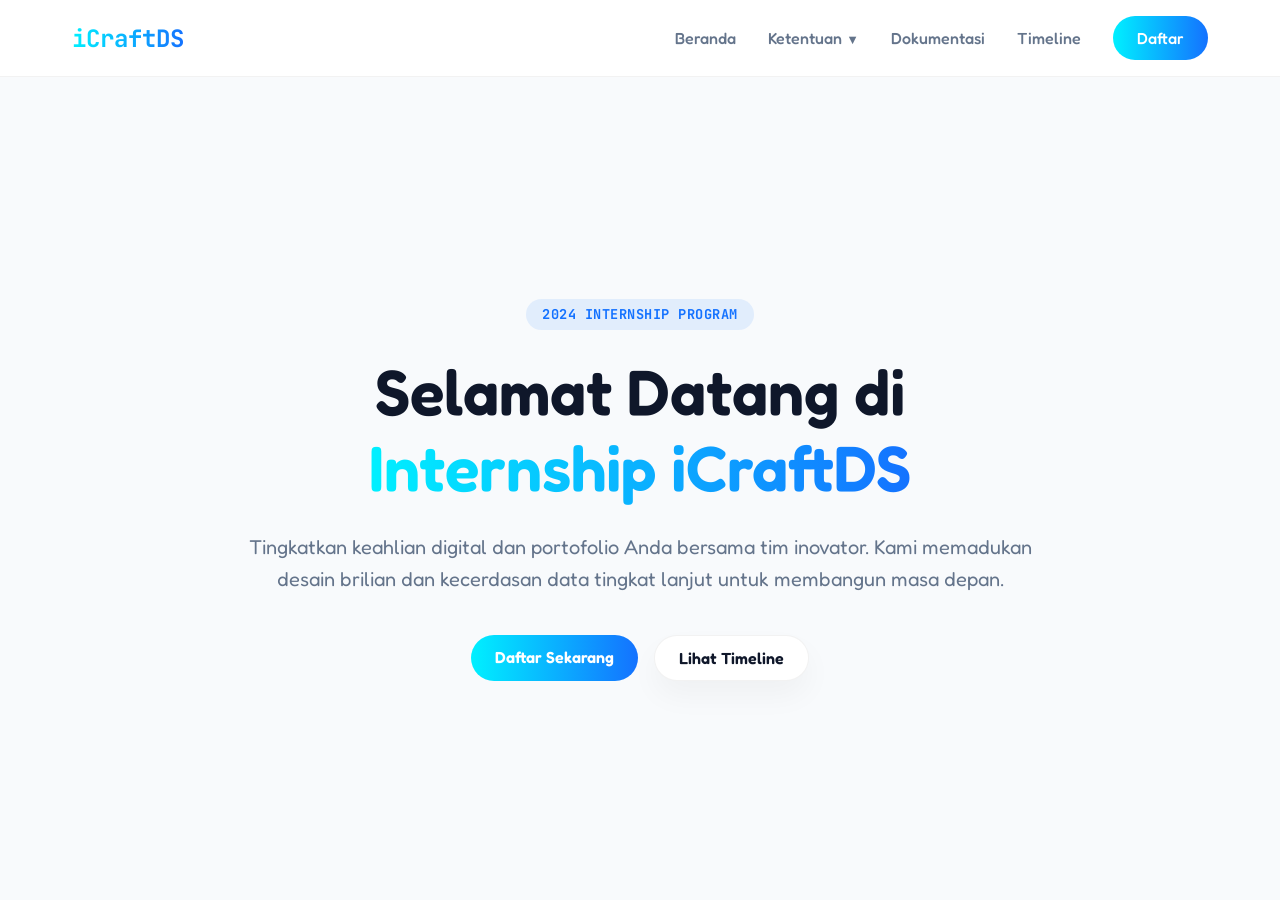
==== index.html @ a48b0de8 "first push" ====
<!DOCTYPE html>
<html lang="id">
<head>
    <meta charset="UTF-8">
    <meta name="viewport" content="width=device-width, initial-scale=1.0">
    <title>Internship iCraftDS</title>
    <link rel="stylesheet" href="style.css">
</head>
<body>
    
    <!-- Navbar -->
    <header class="site-header">
        <div class="container nav-container">
            <a href="index.html" class="brand font-mono gradient-text">iCraftDS</a>
            <ul class="nav-links">
                <li><a href="index.html">Beranda</a></li>
                <li class="dropdown">
                    <a href="#ketentuan">Ketentuan <span style="font-size: 0.8em;">▼</span></a>
                    <ul class="dropdown-menu">
                        <li><a href="portfolio.html">Contoh Portofolio</a></li>
                    </ul>
                </li>
                <li><a href="dokumentasi.html">Dokumentasi</a></li>
                <li><a href="timeline.html">Timeline</a></li>
                <li><a href="internship.html" class="btn-primary">Daftar</a></li>
            </ul>
        </div>
    </header>

    <!-- Hero Section -->
    <main class="hero">
        <div class="container">
            <div class="hero-content">
                <span class="badge fade-in-up font-mono" style="animation-delay: 0.1s;">2024 Internship Program</span>
                <h1 class="hero-title fade-in-up" style="animation-delay: 0.3s;">
                    Selamat Datang di <br>
                    <span class="gradient-text">Internship iCraftDS</span>
                </h1>
                <p class="hero-subtitle fade-in-up" style="animation-delay: 0.5s;">
                    Tingkatkan keahlian digital dan portofolio Anda bersama tim inovator. Kami memadukan desain brilian dan kecerdasan data tingkat lanjut untuk membangun masa depan.
                </p>
                <div class="hero-actions fade-in-up" style="animation-delay: 0.7s;">
                    <a href="internship.html" class="btn-primary">Daftar Sekarang</a>
                    <a href="timeline.html" class="btn-secondary">Lihat Timeline</a>
                </div>
            </div>
        </div>
    </main>

</body>
</html>
---- style.css ----
@import url('https://fonts.googleapis.com/css2?family=Fredoka:wght@400;500;600;700&family=JetBrains+Mono:wght@400;700&display=swap');

:root {
  --bg-color: #f8fafc;
  --bg-white: #ffffff;
  --text-primary: #0f172a;
  --text-secondary: #64748b;
  --primary-start: #00f0ff;
  --primary-end: #1472FF;
  
  --border-light: rgba(0, 0, 0, 0.05);
  --shadow-soft: 0 15px 30px rgba(0, 0, 0, 0.04);
  --shadow-hover: 0 20px 40px rgba(0, 0, 0, 0.08);
}

* {
  margin: 0;
  padding: 0;
  box-sizing: border-box;
}

body {
  font-family: 'Fredoka', sans-serif;
  background-color: var(--bg-color);
  color: var(--text-primary);
  min-height: 100vh;
  display: flex;
  flex-direction: column;
}

/* Typography */
h1, h2, h3, h4, h5, h6 {
  font-weight: 600;
  color: var(--text-primary);
}

.font-mono {
  font-family: 'JetBrains Mono', monospace;
}

.gradient-text {
  background: linear-gradient(to right, var(--primary-start), var(--primary-end));
  -webkit-background-clip: text;
  -webkit-text-fill-color: transparent;
  display: inline-block;
}

/* Reusable Components */
.container {
  max-width: 1200px;
  margin: 0 auto;
  padding: 0 2rem;
  width: 100%;
}

.glass-card {
  background: var(--bg-white);
  border: 1px solid var(--border-light);
  border-radius: 24px;
  box-shadow: var(--shadow-soft);
  transition: box-shadow 0.3s ease, transform 0.3s ease;
}

.glass-card:hover {
  box-shadow: var(--shadow-hover);
}

/* Button */
.btn-primary {
  background: linear-gradient(to right, var(--primary-start), var(--primary-end));
  color: #fff !important;
  padding: 0.75rem 1.5rem;
  border-radius: 50px;
  text-decoration: none;
  font-weight: 600;
  font-family: 'Fredoka', sans-serif;
  border: none;
  cursor: pointer;
  transition: transform 0.3s ease, box-shadow 0.3s ease;
  display: inline-block;
}

.btn-primary:hover {
  transform: translateY(-2px);
  box-shadow: 0 10px 20px rgba(20, 114, 255, 0.2);
}

/* Navbar */
.site-header {
  position: fixed;
  top: 0;
  left: 0;
  width: 100%;
  z-index: 100;
  padding: 1rem 0;
  background: rgba(255, 255, 255, 0.9);
  backdrop-filter: blur(10px);
  border-bottom: 1px solid var(--border-light);
}

.nav-container {
  display: flex;
  justify-content: space-between;
  align-items: center;
}

.brand {
  font-size: 1.5rem;
  font-weight: 700;
  text-decoration: none;
  color: var(--text-primary);
}

.nav-links {
  display: flex;
  align-items: center;
  gap: 2rem;
  list-style: none;
}

.nav-links a {
  text-decoration: none;
  color: var(--text-secondary);
  font-weight: 500;
  transition: color 0.3s ease;
}

.nav-links a:hover {
  color: var(--primary-end);
}

/* Dropdown specific */
.dropdown {
  position: relative;
}

.dropdown-menu {
  position: absolute;
  top: 100%;
  left: 50%;
  transform: translateX(-50%) translateY(10px);
  background: var(--bg-white);
  border: 1px solid var(--border-light);
  box-shadow: var(--shadow-soft);
  border-radius: 12px;
  padding: 0.5rem;
  opacity: 0;
  visibility: hidden;
  transition: all 0.3s ease;
  min-width: 200px;
  list-style: none;
}

.dropdown:hover .dropdown-menu {
  opacity: 1;
  visibility: visible;
  transform: translateX(-50%) translateY(0);
}

.dropdown-menu li a {
  display: block;
  padding: 0.75rem 1rem;
  border-radius: 8px;
  color: var(--text-primary);
}

.dropdown-menu li a:hover {
  background: var(--bg-color);
  color: var(--primary-end);
}

/* Hero Section */
.hero {
  flex: 1;
  display: flex;
  align-items: center;
  justify-content: center;
  min-height: 100vh;
  padding-top: 80px; /* Offset for navbar */
  text-align: center;
}

.hero-content {
  max-width: 800px;
  margin: auto;
}

.badge {
  display: inline-block;
  padding: 0.4rem 1rem;
  background: rgba(20, 114, 255, 0.1);
  color: var(--primary-end);
  border-radius: 50px;
  font-size: 0.85rem;
  font-weight: 700;
  margin-bottom: 1.5rem;
  text-transform: uppercase;
  letter-spacing: 0.5px;
}

.hero-title {
  font-size: 4rem;
  line-height: 1.2;
  margin-bottom: 1.5rem;
  color: var(--text-primary);
}

.hero-subtitle {
  font-size: 1.25rem;
  color: var(--text-secondary);
  margin-bottom: 2.5rem;
  line-height: 1.6;
}

.hero-actions {
  display: flex;
  gap: 1rem;
  justify-content: center;
}

.btn-secondary {
  background: var(--bg-white);
  color: var(--text-primary);
  padding: 0.75rem 1.5rem;
  border-radius: 50px;
  text-decoration: none;
  font-weight: 600;
  border: 1px solid var(--border-light);
  transition: all 0.3s ease;
  box-shadow: var(--shadow-soft);
}

.btn-secondary:hover {
  background: var(--bg-color);
  border-color: var(--primary-start);
}

/* Animations */
.fade-in-up {
  opacity: 0;
  transform: translateY(20px);
  animation: fadeInUp 0.8s forwards cubic-bezier(0.2, 0.8, 0.2, 1);
}

@keyframes fadeInUp {
  to {
    opacity: 1;
    transform: translateY(0);
  }
}
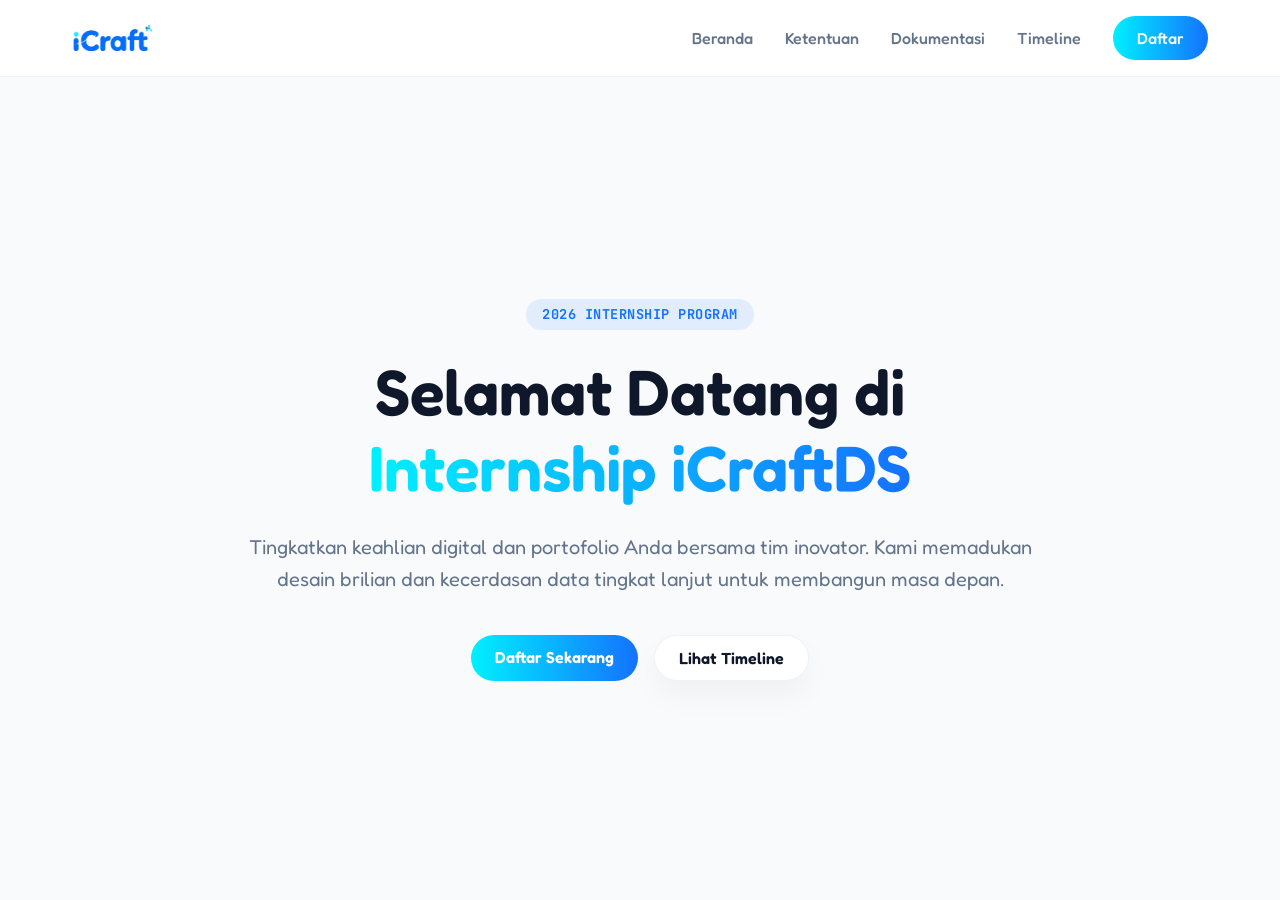
==== commit f2658881: "ketentuan dan portofolio pages" ====
--- a/index.html
+++ b/index.html
@@ -1,25 +1,24 @@
 <!DOCTYPE html>
 <html lang="id">
+
 <head>
     <meta charset="UTF-8">
     <meta name="viewport" content="width=device-width, initial-scale=1.0">
     <title>Internship iCraftDS</title>
     <link rel="stylesheet" href="style.css">
 </head>
+
 <body>
-    
+
     <!-- Navbar -->
     <header class="site-header">
         <div class="container nav-container">
-            <a href="index.html" class="brand font-mono gradient-text">iCraftDS</a>
+            <a href="index.html" class="brand">
+                <img src="icLogo.png" alt="iCraftDS Logo" style="height: 26px; width: auto; display: block;">
+            </a>
             <ul class="nav-links">
                 <li><a href="index.html">Beranda</a></li>
-                <li class="dropdown">
-                    <a href="#ketentuan">Ketentuan <span style="font-size: 0.8em;">▼</span></a>
-                    <ul class="dropdown-menu">
-                        <li><a href="portfolio.html">Contoh Portofolio</a></li>
-                    </ul>
-                </li>
+                <li><a href="ketentuan.html">Ketentuan</a></li>
                 <li><a href="dokumentasi.html">Dokumentasi</a></li>
                 <li><a href="timeline.html">Timeline</a></li>
                 <li><a href="internship.html" class="btn-primary">Daftar</a></li>
@@ -31,13 +30,14 @@
     <main class="hero">
         <div class="container">
             <div class="hero-content">
-                <span class="badge fade-in-up font-mono" style="animation-delay: 0.1s;">2024 Internship Program</span>
+                <span class="badge fade-in-up font-mono" style="animation-delay: 0.1s;">2026 Internship Program</span>
                 <h1 class="hero-title fade-in-up" style="animation-delay: 0.3s;">
                     Selamat Datang di <br>
                     <span class="gradient-text">Internship iCraftDS</span>
                 </h1>
                 <p class="hero-subtitle fade-in-up" style="animation-delay: 0.5s;">
-                    Tingkatkan keahlian digital dan portofolio Anda bersama tim inovator. Kami memadukan desain brilian dan kecerdasan data tingkat lanjut untuk membangun masa depan.
+                    Tingkatkan keahlian digital dan portofolio Anda bersama tim inovator. Kami memadukan desain brilian
+                    dan kecerdasan data tingkat lanjut untuk membangun masa depan.
                 </p>
                 <div class="hero-actions fade-in-up" style="animation-delay: 0.7s;">
                     <a href="internship.html" class="btn-primary">Daftar Sekarang</a>
@@ -48,4 +48,5 @@
     </main>
 
 </body>
-</html>
+
+</html>
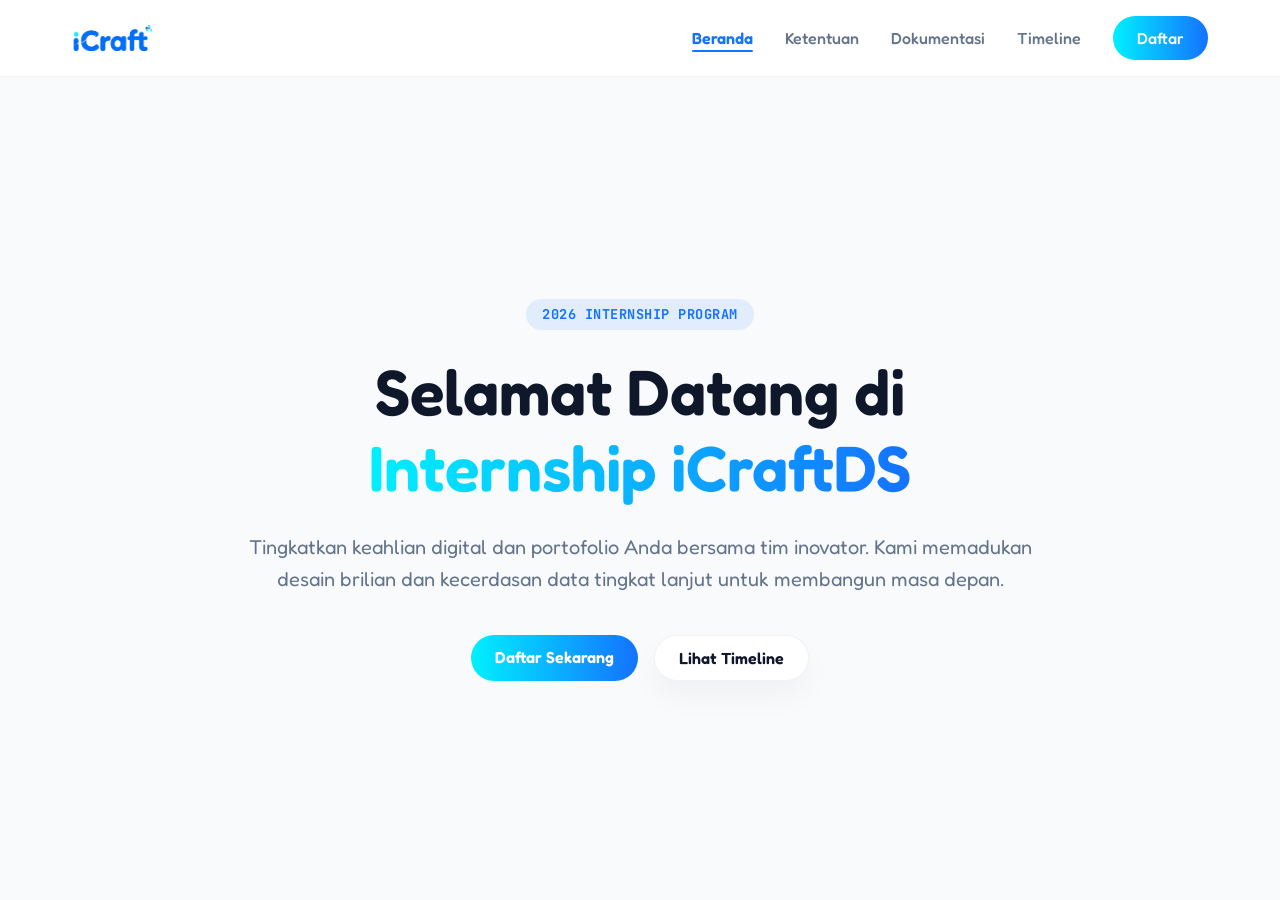
==== commit a03f53da: "perbaikan navbar" ====
--- a/index.html
+++ b/index.html
@@ -16,12 +16,19 @@
             <a href="index.html" class="brand">
                 <img src="icLogo.png" alt="iCraftDS Logo" style="height: 26px; width: auto; display: block;">
             </a>
+            
+            <div class="menu-toggle" id="mobile-menu">
+                <span class="bar"></span>
+                <span class="bar"></span>
+                <span class="bar"></span>
+            </div>
+            
             <ul class="nav-links">
                 <li><a href="index.html">Beranda</a></li>
                 <li><a href="ketentuan.html">Ketentuan</a></li>
-                <li><a href="dokumentasi.html">Dokumentasi</a></li>
+                <li><a href="comingsoon.html?page=Dokumentasi">Dokumentasi</a></li>
                 <li><a href="timeline.html">Timeline</a></li>
-                <li><a href="internship.html" class="btn-primary">Daftar</a></li>
+                <li><a href="comingsoon.html?page=Pendaftaran" class="btn-primary">Daftar</a></li>
             </ul>
         </div>
     </header>
@@ -40,13 +47,15 @@
                     dan kecerdasan data tingkat lanjut untuk membangun masa depan.
                 </p>
                 <div class="hero-actions fade-in-up" style="animation-delay: 0.7s;">
-                    <a href="internship.html" class="btn-primary">Daftar Sekarang</a>
+                    <a href="comingsoon.html?page=Pendaftaran" class="btn-primary">Daftar Sekarang</a>
                     <a href="timeline.html" class="btn-secondary">Lihat Timeline</a>
                 </div>
             </div>
         </div>
     </main>
 
+    <!-- JS Logic -->
+    <script src="main.js"></script>
 </body>
 
 </html>
--- a/style.css
+++ b/style.css
@@ -125,8 +125,82 @@
   transition: color 0.3s ease;
 }
 
-.nav-links a:hover {
+.nav-links a:hover,
+.nav-links a.active {
   color: var(--primary-end);
+}
+
+.nav-links a.active {
+  font-weight: 600;
+  position: relative;
+}
+
+.nav-links a.active::after {
+  content: '';
+  position: absolute;
+  bottom: -4px;
+  left: 0;
+  width: 100%;
+  height: 2px;
+  background-color: var(--primary-end);
+  border-radius: 2px;
+}
+
+/* Hamburger Menu */
+.menu-toggle {
+  display: none;
+  flex-direction: column;
+  justify-content: space-between;
+  width: 24px;
+  height: 18px;
+  cursor: pointer;
+  z-index: 101;
+}
+
+.menu-toggle .bar {
+  height: 2px;
+  width: 100%;
+  background-color: var(--text-primary);
+  border-radius: 2px;
+  transition: all 0.3s ease;
+}
+
+@media (max-width: 768px) {
+  .menu-toggle {
+    display: flex;
+  }
+  
+  .nav-links {
+    position: fixed;
+    top: 0;
+    right: -100%;
+    width: 250px;
+    height: 100vh;
+    background: rgba(255, 255, 255, 0.98);
+    backdrop-filter: blur(10px);
+    flex-direction: column;
+    justify-content: center;
+    align-items: center;
+    box-shadow: -5px 0 15px rgba(0, 0, 0, 0.05);
+    transition: right 0.4s cubic-bezier(0.68, -0.55, 0.265, 1.55);
+    z-index: 100;
+  }
+  
+  .nav-links.nav-active {
+    right: 0;
+  }
+  
+  .menu-toggle.is-active .bar:nth-child(1) {
+    transform: translateY(8px) rotate(45deg);
+  }
+  
+  .menu-toggle.is-active .bar:nth-child(2) {
+    opacity: 0;
+  }
+  
+  .menu-toggle.is-active .bar:nth-child(3) {
+    transform: translateY(-8px) rotate(-45deg);
+  }
 }
 
 /* Dropdown specific */
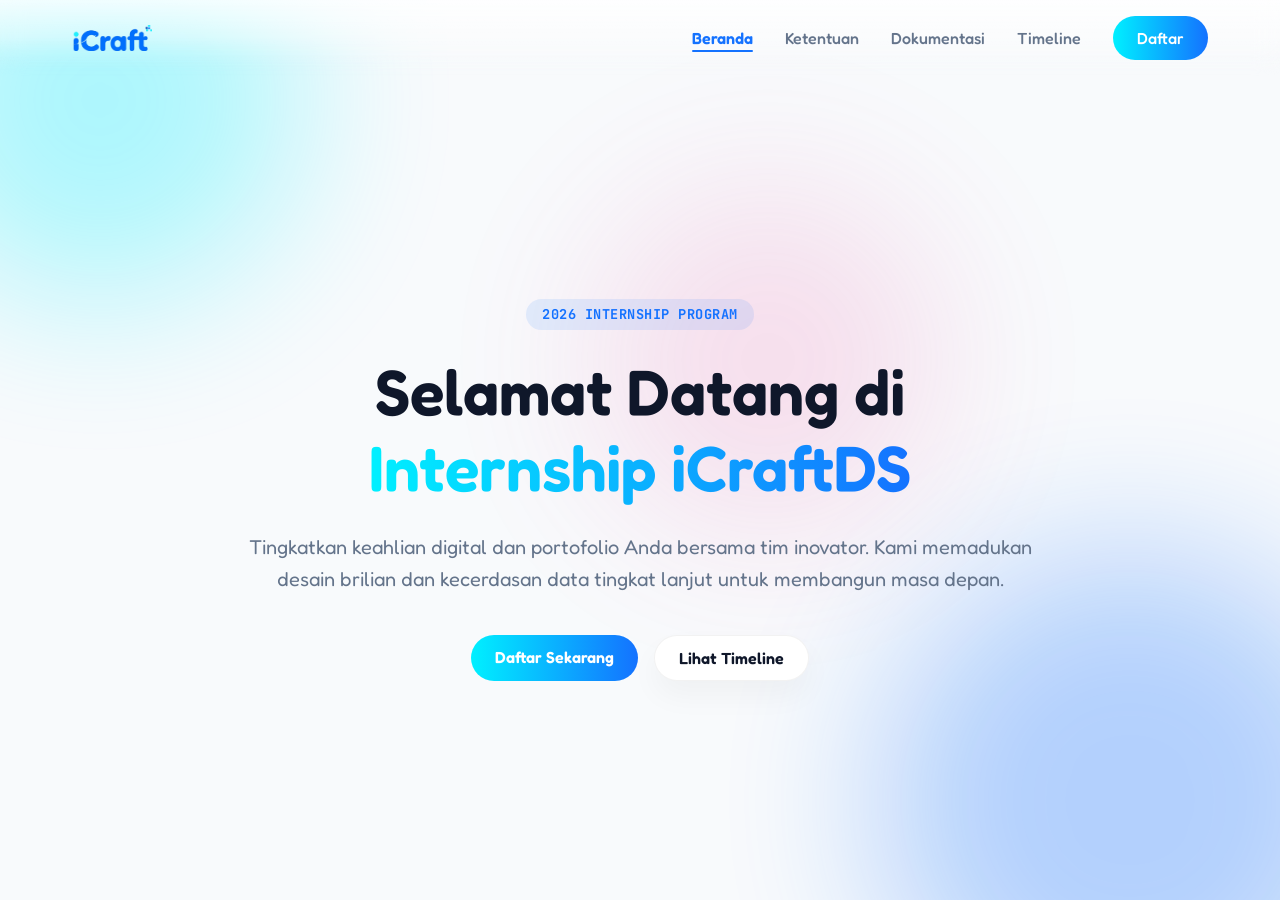
==== commit 1b4dbad3: "kanzler" ====
--- a/index.html
+++ b/index.html
@@ -9,6 +9,12 @@
 </head>
 
 <body>
+    <!-- Abstract Background -->
+    <div class="bg-shapes">
+        <div class="shape shape-1"></div>
+        <div class="shape shape-2"></div>
+        <div class="shape shape-3"></div>
+    </div>
 
     <!-- Navbar -->
     <header class="site-header">
@@ -28,7 +34,7 @@
                 <li><a href="ketentuan.html">Ketentuan</a></li>
                 <li><a href="comingsoon.html?page=Dokumentasi">Dokumentasi</a></li>
                 <li><a href="timeline.html">Timeline</a></li>
-                <li><a href="comingsoon.html?page=Pendaftaran" class="btn-primary">Daftar</a></li>
+                <li><a href="daftar.html" class="btn-primary">Daftar</a></li>
             </ul>
         </div>
     </header>
@@ -47,7 +53,7 @@
                     dan kecerdasan data tingkat lanjut untuk membangun masa depan.
                 </p>
                 <div class="hero-actions fade-in-up" style="animation-delay: 0.7s;">
-                    <a href="comingsoon.html?page=Pendaftaran" class="btn-primary">Daftar Sekarang</a>
+                    <a href="daftar.html" class="btn-primary">Daftar Sekarang</a>
                     <a href="timeline.html" class="btn-secondary">Lihat Timeline</a>
                 </div>
             </div>
--- a/style.css
+++ b/style.css
@@ -93,9 +93,22 @@
   width: 100%;
   z-index: 100;
   padding: 1rem 0;
-  background: rgba(255, 255, 255, 0.9);
-  backdrop-filter: blur(10px);
-  border-bottom: 1px solid var(--border-light);
+  border-bottom: none;
+}
+
+.site-header::before {
+  content: '';
+  position: absolute;
+  top: 0;
+  left: 0;
+  width: 100%;
+  height: 100%;
+  background: linear-gradient(to bottom, rgba(255, 255, 255, 0.8) 0%, rgba(255, 255, 255, 0) 100%);
+  backdrop-filter: blur(12px);
+  -webkit-backdrop-filter: blur(12px);
+  -webkit-mask-image: linear-gradient(to bottom, black 50%, transparent 100%);
+  mask-image: linear-gradient(to bottom, black 50%, transparent 100%);
+  z-index: -1;
 }
 
 .nav-container {
@@ -176,8 +189,9 @@
     right: -100%;
     width: 250px;
     height: 100vh;
-    background: rgba(255, 255, 255, 0.98);
-    backdrop-filter: blur(10px);
+    background: rgba(255, 255, 255, 0.75);
+    backdrop-filter: blur(20px);
+    -webkit-backdrop-filter: blur(20px);
     flex-direction: column;
     justify-content: center;
     align-items: center;
@@ -302,11 +316,15 @@
   border: 1px solid var(--border-light);
   transition: all 0.3s ease;
   box-shadow: var(--shadow-soft);
+  display: inline-block;
 }
 
 .btn-secondary:hover {
-  background: var(--bg-color);
-  border-color: var(--primary-start);
+  background: linear-gradient(to right, var(--primary-start), var(--primary-end));
+  color: #fff !important;
+  border-color: transparent;
+  transform: translateY(-2px);
+  box-shadow: 0 10px 20px rgba(20, 114, 255, 0.2);
 }
 
 /* Animations */
@@ -322,3 +340,58 @@
     transform: translateY(0);
   }
 }
+
+/* Background Shapes */
+.bg-shapes {
+  position: fixed;
+  top: 0;
+  left: 0;
+  width: 100vw;
+  height: 100vh;
+  overflow: hidden;
+  z-index: -1;
+  pointer-events: none;
+}
+
+.shape {
+  position: absolute;
+  border-radius: 50%;
+  filter: blur(80px);
+  opacity: 0.3;
+  animation: float 20s infinite ease-in-out alternate;
+}
+
+.shape-1 {
+  width: 400px;
+  height: 400px;
+  background: var(--primary-start);
+  top: -100px;
+  left: -100px;
+}
+
+.shape-2 {
+  width: 500px;
+  height: 500px;
+  background: var(--primary-end);
+  bottom: -150px;
+  right: -100px;
+  animation-delay: -5s;
+}
+
+.shape-3 {
+  width: 350px;
+  height: 350px;
+  background: #ec4899;
+  top: 40%;
+  left: 60%;
+  transform: translate(-50%, -50%);
+  opacity: 0.15;
+  animation-delay: -10s;
+}
+
+@keyframes float {
+  0% { transform: translate(0, 0) scale(1); }
+  33% { transform: translate(30px, -50px) scale(1.1); }
+  66% { transform: translate(-20px, 20px) scale(0.9); }
+  100% { transform: translate(0, 0) scale(1); }
+}
